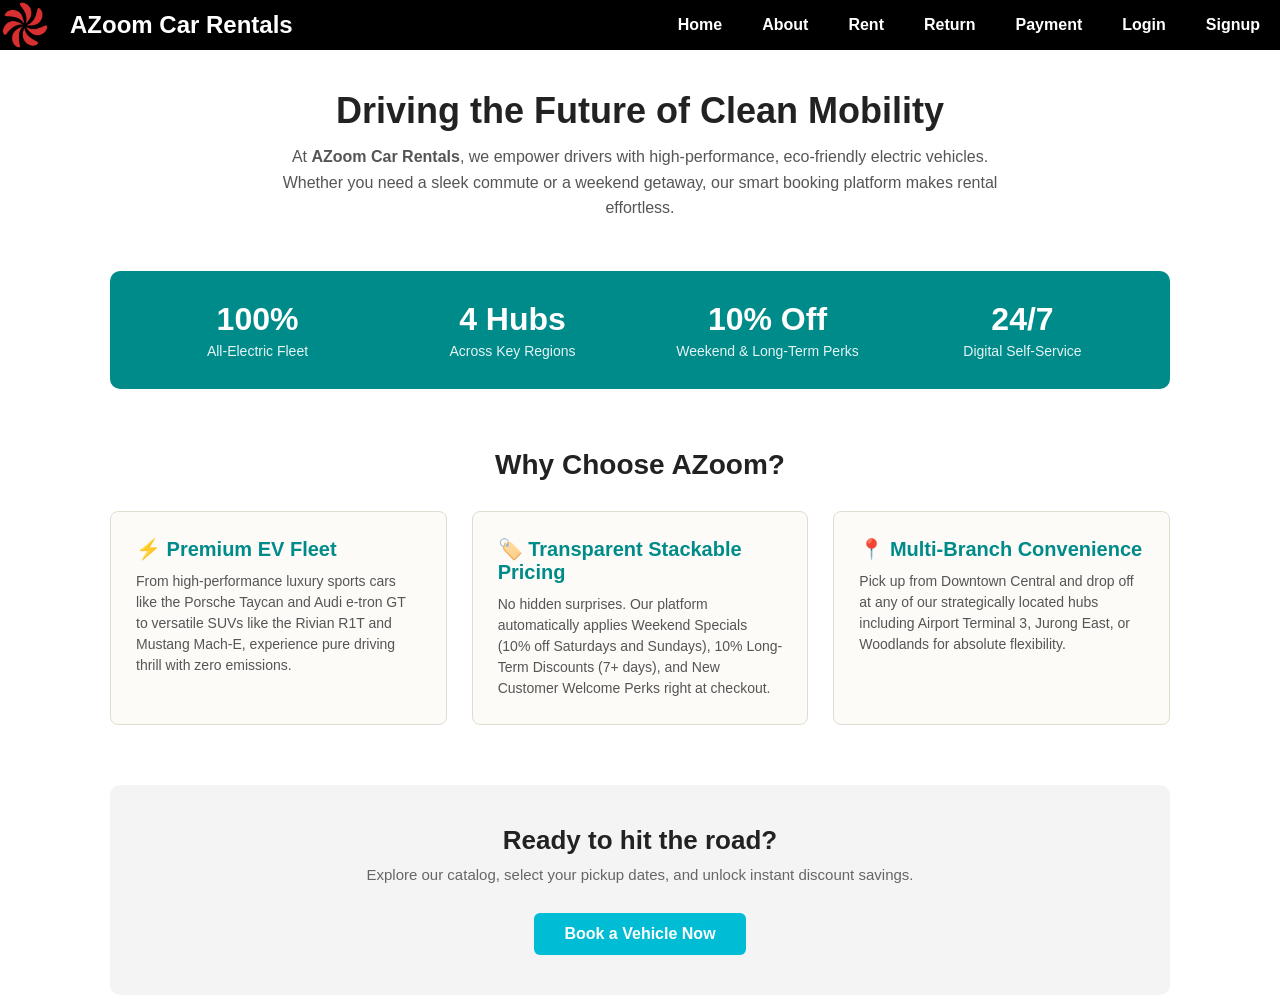
==== html/about.html @ ba01e989 "Link local project to GitHub repository" ====
<!DOCTYPE html>
<html lang="en">

<head>
    <meta charset="UTF-8">
    <meta name="viewport" content="width=device-width, initial-scale=1.0">
    <title>About Us - AZoom Car Rentals</title>
    <link rel="stylesheet" href="../css/style.css">
    <script src="../carrental.js" defer></script>
</head>

<body>
    <header>
        <div class="logo">
            <img src="../image/logo.png" alt="logo-image">
            <h1><a href="carrental.html">AZoom Car Rentals</a></h1>
        </div>

        <!-- 💡 Hamburger Toggle Button -->
        <div class="menu-toggle" id="mobile-menu">
            <span class="bar"></span>
            <span class="bar"></span>
            <span class="bar"></span>
        </div>

        <nav class="navbar" id="navbar">
            <a href="carrental.html" class="nav-link">Home</a>
            <a href="about.html" class="nav-link active">About</a>
            <a href="reserve.html" class="nav-link">Rent</a>
            <a href="return.html" class="nav-link">Return</a>
            <a href="payment.html" class="nav-link">Payment</a>
            <!-- Login/Signup links update automatically via carrental.js when logged in -->
            <a href="login.html" class="nav-link">Login</a>
            <a href="signup.html" class="nav-link">Signup</a>
        </nav>
    </header>

    <main class="about-container">
        
        <!-- Hero Section -->
        <section class="about-hero">
            <h1>Driving the Future of Clean Mobility</h1>
            <p>
                At <strong>AZoom Car Rentals</strong>, we empower drivers with high-performance, eco-friendly electric vehicles. Whether you need a sleek commute or a weekend getaway, our smart booking platform makes rental effortless.
            </p>
        </section>

        <!-- Company Statistics Banner -->
        <section class="about-stats-banner">
            <div class="stat-card">
                <h2>100%</h2>
                <p>All-Electric Fleet</p>
            </div>
            <div class="stat-card">
                <h2>4 Hubs</h2>
                <p>Across Key Regions</p>
            </div>
            <div class="stat-card">
                <h2>10% Off</h2>
                <p>Weekend & Long-Term Perks</p>
            </div>
            <div class="stat-card">
                <h2>24/7</h2>
                <p>Digital Self-Service</p>
            </div>
        </section>

        <!-- Core Mission & Values -->
        <section class="about-values-section">
            <h2>Why Choose AZoom?</h2>
            
            <div class="values-grid">
                <div class="value-card">
                    <h3>⚡ Premium EV Fleet</h3>
                    <p>
                        From high-performance luxury sports cars like the Porsche Taycan and Audi e-tron GT to versatile SUVs like the Rivian R1T and Mustang Mach-E, experience pure driving thrill with zero emissions.
                    </p>
                </div>

                <div class="value-card">
                    <h3>🏷️ Transparent Stackable Pricing</h3>
                    <p>
                        No hidden surprises. Our platform automatically applies Weekend Specials (10% off Saturdays and Sundays), 10% Long-Term Discounts (7+ days), and New Customer Welcome Perks right at checkout.
                    </p>
                </div>

                <div class="value-card">
                    <h3>📍 Multi-Branch Convenience</h3>
                    <p>
                        Pick up from Downtown Central and drop off at any of our strategically located hubs including Airport Terminal 3, Jurong East, or Woodlands for absolute flexibility.
                    </p>
                </div>
            </div>
        </section>

        <!-- Call to Action -->
        <section class="about-cta">
            <h2>Ready to hit the road?</h2>
            <p>Explore our catalog, select your pickup dates, and unlock instant discount savings.</p>
            <a href="reserve.html" class="btn-submit btn-about-cta">Book a Vehicle Now</a>
        </section>

    </main>

</body>

</html>
---- css/style.css ----
/* ==========================================
   AZOOM CAR RENTAL - MAIN STYLESHEET
   ========================================== */

* {
    margin: 0;
    padding: 0;
    box-sizing: border-box;
}

html,
body {
    height: 100%;
    margin: 0;
}

body {
    display: flex;
    flex-direction: column;
    min-height: 100vh;
    font-family: 'Lucida Sans', 'Lucida Sans Regular', 'Lucida Grande', 'Lucida Sans Unicode', Geneva, Verdana, sans-serif;
}

a {
    text-decoration: none;
}

main {
    flex: 1;
}

/* Header & Navigation */
header {
    background-color: black;
    color: white;
    display: flex;
    justify-content: space-between;
    align-items: stretch;
    height: auto;
}

header .logo h1 {
    font-size: 24px;
    height: 100%;
    display: flex;
    align-items: center;
    padding-left: 20px;
}

.logo {
    display: flex;
    justify-content: left;
}

.logo a {
    color: white;
}

.logo img {
    width: 50px;
    height: 50px;
}

.navbar {
    background-color: transparent;
    display: flex;
    justify-content: flex-end;
    align-items: stretch;
    height: 100%;
}

.nav-link {
    color: white;
    text-decoration: none;
    padding: 10px 20px;
    display: inline-flex;
    align-items: center;
    font-weight: bold;
    font-size: 16px;
    text-transform: capitalize;
    border-radius: 1px;
    transition: background-color 0.25s ease, color 0.25s ease;
}

.nav-link:hover {
    background-color: rgba(0, 204, 204, 0.15);
}

/* Hamburger Menu */
.menu-toggle {
    display: none;
    flex-direction: column;
    cursor: pointer;
    justify-content: space-between;
    height: 21px;
    width: 28px;
    align-self: center;
    margin-right: 20px;
}

.menu-toggle .bar {
    height: 3px;
    width: 100%;
    background-color: white;
    border-radius: 2px;
    transition: 0.3s ease;
}

@media (max-width: 768px) {
    .menu-toggle {
        display: flex;
    }

    .navbar {
        display: none;
        flex-direction: column;
        position: absolute;
        top: 70px;
        left: 0;
        width: 100%;
        background-color: black;
        padding: 20px 0;
        box-shadow: 0 10px 20px rgba(0, 0, 0, 0.5);
        align-items: center;
        height: auto;
        z-index: 1000;
    }

    .navbar.active {
        display: flex;
    }

    .nav-link {
        width: 80%;
        justify-content: center;
        margin: 5px 0;
    }

    .footer-container {
        flex-direction: column;
        gap: 20px;
    }
}

/* Hero Banner & Slides */
.hero-banner {
    height: 70vh;
    width: 100%;
    overflow: hidden;
    position: relative;
}

.slides-track {
    display: flex;
    width: 300%;
    height: 100%;
    animation: autoSlide 12s infinite ease-in-out;
}

.slide {
    width: 100%;
    height: 100%;
    background-repeat: no-repeat;
    background-position: center center;
    background-size: cover;
    display: flex;
    justify-content: center;
    align-items: center;
}

.hero-content {
    background-color: rgba(0, 0, 0, 0.3);
    width: 100%;
    height: 100%;
    display: flex;
    flex-direction: column;
    justify-content: center;
    align-items: center;
    gap: 20px;
}

@keyframes autoSlide {

    0%,
    25% {
        transform: translateX(0%);
    }

    30%,
    55% {
        transform: translateX(-33.33%);
    }

    60%,
    85% {
        transform: translateX(-66.66%);
    }

    100% {
        transform: translateX(0%);
    }
}

.hero-content h1 {
    color: white;
    background-color: transparent;
    font-weight: bold;
    text-shadow: 2px 2px 8px rgba(0, 0, 0, 0.7);
    font-size: 36px;
}

.hero-banner button,
.hero-banner .btn {
    padding: 12px 24px;
    font-size: 16px;
    background-color: #00cccc;
    color: black;
    border: none;
    border-radius: 4px;
    cursor: pointer;
    font-weight: bold;
    transition: background-color 0.2s ease;
}

.hero-banner button:hover,
.hero-banner .btn:hover {
    background-color: #008b8b;
    color: white;
}

/* Promotions & Car Catalog */
.promotion {
    padding: 10px;
}

.promotion h2,
.car-section h2,
.review-section h2 {
    display: flex;
    justify-content: center;
    align-items: center;
    margin-top: 20px;
    margin-bottom: 10px;
}

.promotion-container {
    display: flex;
    flex-wrap: wrap;
    /* Allows cards to wrap onto the next line when squeezed */
    justify-content: center;
    gap: 20px;
    margin-top: 10px;
}

.promo-card {
    background-color: #fdfbf7;
    flex: 1;
    min-width: 260px;
    /* Prevents cards from getting too narrow on small screens */
    text-align: center;
    border-radius: 8px;
    padding: 20px;
    box-shadow: 0 4px 10px rgba(0, 0, 0, 0.3);
}

.car-grid {
    display: grid;
    grid-template-columns: repeat(auto-fit, minmax(240px, 1fr));
    /* Automatically adjusts columns based on screen width */
    gap: 25px;
    padding: 10px;
    margin-bottom: 20px;
}

.car-card {
    flex: 1;
    text-align: center;
    background-color: #fdfbf7;
    border-radius: 8px;
    overflow: hidden;
    box-shadow: 0 2px 5px rgba(0, 0, 0, 0.4);
    transition: transform 0.3s cubic-bezier(0.25, 1, 0.5, 1);
    display: flex;
    flex-direction: column;
    justify-content: space-between;
}

.car-card:hover,
.promo-card a:hover {
    transform: scale(1.05);
}

.car-card img {
    width: 100%;
    aspect-ratio: 16 / 10;
    height: auto;
    object-fit: cover;
    display: block;
}

.promo-card a,
.car-card a {
    background-color: #00cccc;
    display: flex;
    flex-direction: row;
    justify-content: center;
    align-items: center;
    color: black;
    border-radius: 5px;
    margin-top: 10px;
    padding: 10px;
}

.promo-card a:hover,
.car-card a:hover {
    background-color: #0cb9b9;
    color: white;
}

/* Reviews */
.review-container {
    display: flex;
    flex-direction: row;
    flex-wrap: wrap;
    /* Allows review cards to wrap gracefully when squeezed */
    justify-content: center;
    gap: 20px;
    padding: 20px 40px;
    width: 100%;
    box-sizing: border-box;
}

.review-card {
    background-color: #fdfbf7;
    border: 1px solid #e0dcd0;
    border-radius: 8px;
    padding: 20px;
    flex: 1;
    min-width: 280px;
    /* Ensures cards maintain readable proportions */
    box-shadow: 0 4px 8px rgba(0, 0, 0, 0.05);
    box-sizing: border-box;
    transition: transform 0.2s ease;
    display: flex;
    flex-direction: column;
    gap: 12px;
}

.review-card:hover {
    transform: translateY(-4px);
}

.review-avatar {
    width: 48px;                  /* Standard size (40px to 60px) */
    height: 48px;                 /* Must match width for a perfect circle */
    border-radius: 50%;           /* Makes the image perfectly round */
    object-fit: cover;            /* Prevents image distortion/stretching */
    object-position: center;       /* Centers the image crop */
    flex-shrink: 0;               /* Prevents flexbox from squeezing the avatar */
    border: 2px solid #e0e0e0;    /* Optional subtle border */
}

hr {
    border: none;
    height: 2px;
    background-color: black;
    width: 50%;
    margin: 20px auto;
    border-radius: 4px;
}

/* ==========================================
   AUTHENTICATION & PAYMENT CARD CONTAINERS
   ========================================== */

/* Main layout wrapper for Login, Signup, Payment */
.auth-wrapper {
    display: flex;
    justify-content: center;
    align-items: flex-start;          /* FIXED: Prevents cards from clipping upward into the header */
    min-height: calc(100vh - 70px);    /* FIXED: Accurately subtracts the 70px header height */
    padding: 40px 20px;               /* Ensures safe breathing room from Header & Footer */
    width: 100%;
    box-sizing: border-box;
    position: relative;
    z-index: 1;                       
}

/* Card Container styling */
.auth-card,
.login-card-container,
.payment-card-box {
    background-color: #fdfbf7;
    width: 100%;
    max-width: 420px;
    padding: 35px 30px;
    border-radius: 10px;
    border: 1px solid #e0dcd0;
    box-shadow: 0 4px 12px rgba(0, 0, 0, 0.15);
    text-align: center;
    box-sizing: border-box;
    margin: 0 auto;                  /* Prevents conflicting vertical auto margins */
}

.auth-card h2 {
    margin-bottom: 8px;
    font-size: 26px;
    color: #333;
}

.auth-subtitle {
    color: #666;
    font-size: 14px;
    margin-bottom: 25px;
}

.auth-form {
    display: flex;
    flex-direction: column;
    gap: 18px;
    text-align: left;
}

/* Ensure form inputs scale nicely inside cards */
.auth-form input,
.form-input-field,
.form-input-sm {
    width: 100%;
    padding: 12px 14px;
    border: 1px solid #ccc;
    border-radius: 6px;
    font-size: 15px;
    box-sizing: border-box;
    outline: none;
    transition: border-color 0.2s;
}

.form-group {
    display: flex;
    flex-direction: column;
    gap: 6px;
}

.form-group label {
    font-size: 14px;
    font-weight: 600;
    color: #444;
}

.form-group input {
    padding: 12px 14px;
    border: 1px solid #ccc;
    border-radius: 6px;
    font-size: 15px;
    outline: none;
    transition: border-color 0.2s;
}

.form-group input:focus {
    border-color: #00bcd4;
}

.btn-submit {
    background-color: #00bcd4;
    color: white;
    padding: 12px;
    border: none;
    border-radius: 6px;
    font-size: 16px;
    font-weight: bold;
    cursor: pointer;
    transition: background-color 0.2s;
    margin-top: 5px;
}

.btn-submit:hover {
    background-color: #008ba3;
}

.auth-switch {
    margin-top: 20px;
    font-size: 14px;
    color: #555;
}

.auth-switch a {
    color: #00bcd4;
    font-weight: bold;
}

/* Modals */
.modal-overlay {
    position: fixed;
    top: 0;
    left: 0;
    width: 100%;
    height: 100%;
    background-color: rgba(0, 0, 0, 0.5);
    display: flex;
    justify-content: center;
    align-items: center;
    z-index: 2000;
    opacity: 1;
    transition: opacity 0.25s ease;
}

.modal-overlay.hidden {
    display: none;
    opacity: 0;
    pointer-events: none;
}

.modal-card,
/* Modal Content Box Responsiveness */
.modal-content {
    background: #fff;
    padding: 30px;
    border-radius: 8px;
    width: 90%;
    max-width: 400px;
    position: relative;
    box-sizing: border-box;
    margin: 0 auto;
}

.modal-close {
    position: absolute;
    top: 15px;
    right: 20px;
    background: none;
    border: none;
    font-size: 24px;
    cursor: pointer;
    color: #666;
}

.modal-close:hover {
    color: #000;
}

.reset-message {
    margin-top: 15px;
    font-size: 14px;
    text-align: center;
    font-weight: 500;
}

.reset-message.success {
    color: #2e7d32;
}

.reset-message.error {
    color: #d32f2f;
}

/* Footer */
footer {
    background-color: #111;
    color: #ccc;
    padding: 40px 20px 20px 20px;
    margin-top: auto;
}

.footer-container {
    max-width: 1200px;
    margin: 0 auto;
    display: flex;
    justify-content: space-between;
    align-items: flex-start;
    flex-wrap: wrap;
    gap: 30px;
    padding-bottom: 30px;
    border-bottom: 1px solid #222;
}

.footer-col {
    flex: 1;
    min-width: 250px;
}

.footer-col h3 {
    color: #fff;
    font-size: 16px;
    margin-bottom: 12px;
}

.footer-col p,
.footer-col li {
    font-size: 13px;
    line-height: 1.5;
    color: #aaa;
}

.footer-col ul {
    list-style: none;
    padding: 0;
    margin: 0;
}

.footer-col ul li {
    margin-bottom: 6px;
}

.footer-col a {
    color: #aaa;
    transition: color 0.2s;
}

.footer-col a:hover {
    color: #00cccc;
}

.footer-bottom {
    text-align: center;
    padding-top: 20px;
    font-size: 12px;
    color: #777;
}

/* Utility Classes & Components */
.main-layout-padded {
    padding: 40px 20px;
}

.container-narrow {
    max-width: 900px;
    margin: 0 auto;
}

.container-medium {
    max-width: 800px;
    margin: 0 auto;
}

.auth-card-box {
    background: #fff;
    padding: 30px;
    border-radius: 8px;
    border: 1px solid #e0dcd0;
    max-width: 400px;
    margin: 0 auto;
}

.payment-card-box {
    max-width: 500px;
    margin: 40px auto;
    padding: 30px;
    background: #fff;
    border-radius: 8px;
    border: 1px solid #e0dcd0;
}

.date-selector-container {
    max-width: 600px;
    margin: 0 auto 30px auto;
    background: #fff;
    padding: 20px;
    border-radius: 8px;
    border: 1px solid #e0dcd0;
    display: flex;
    gap: 15px;
    justify-content: center;
    align-items: center;
    flex-wrap: wrap;
}

.text-muted-small {
    font-size: 13px;
    color: #666;
    margin-bottom: 20px;
}

.text-muted-medium {
    font-size: 14px;
    color: #666;
    margin-bottom: 20px;
}

.form-group-mb15 {
    margin-bottom: 15px;
}

.form-group-mb20 {
    margin-bottom: 20px;
}

.form-label-block {
    display: block;
    font-size: 13px;
    margin-bottom: 5px;
}

.form-input-field {
    width: 100%;
    padding: 10px;
    border: 1px solid #ccc;
    border-radius: 4px;
}

.btn-teal-solid,
.btn-teal-lg {
    width: 100%;
    padding: 10px;
    background: #008b8b;
    color: white;
    border: none;
    border-radius: 4px;
    font-weight: bold;
    cursor: pointer;
}

.btn-teal-lg {
    padding: 12px;
}

.flex-space-between {
    display: flex;
    justify-content: space-between;
    align-items: center;
    margin-bottom: 20px;
}

.flex-column-gap {
    display: flex;
    flex-direction: column;
    gap: 20px;
}

.flex-column-gap-sm {
    display: flex;
    flex-direction: column;
    gap: 15px;
}

.text-center-mt15 {
    text-align: center;
    margin-top: 15px;
}

.teal-link {
    font-size: 13px;
    color: #008b8b;
    text-decoration: none;
}

.form-margin-top {
    margin-top: 15px;
}

.discount-text {
    color: #2e7d32;
    display: none;
}

.payment-divider {
    margin: 15px 0;
    border: 0;
    border-top: 1px solid #eee;
}

.total-amount-heading {
    font-size: 18px;
}

.teal-highlight {
    color: #008b8b;
}

.branch-highlight {
    color: #008b8b;
    font-weight: 600;
}

.login-tabs {
    display: flex;
    margin-bottom: 20px;
    border-bottom: 2px solid #eee;
}

.login-tab-btn {
    flex: 1;
    padding: 10px;
    background: none;
    border: none;
    font-weight: bold;
    cursor: pointer;
    border-bottom: 2px solid transparent;
    color: #666;
}

.login-tab-btn.active-tab {
    border-bottom: 2px solid #008b8b;
    color: #008b8b;
}

/* Employee Inspection Cards */
#inspectionQueueList {
    display: flex;
    flex-direction: column;
    gap: 20px;
    margin-top: 20px;
}

.inspection-card {
    background-color: #ffffff;
    border: 1px solid #e2e8f0;
    border-radius: 8px;
    padding: 20px;
    box-shadow: 0 2px 5px rgba(0, 0, 0, 0.05);
}

.inspection-card-header {
    display: flex;
    justify-content: space-between;
    align-items: center;
    margin-bottom: 12px;
}

.inspection-car-title {
    margin: 0;
    font-size: 1.2rem;
    color: #1e293b;
}

.inspection-id {
    font-size: 0.9rem;
    color: #64748b;
    font-weight: normal;
}

.status-badge {
    display: inline-block;
    padding: 4px 12px;
    border-radius: 20px;
    font-size: 0.82rem;
    font-weight: 600;
    color: #ffffff;
    text-transform: uppercase;
    letter-spacing: 0.5px;
}

.badge-awaiting {
    background-color: #f59e0b;
}

.badge-reserved {
    background-color: #0284c7;
}

.badge-damage {
    background-color: #ef4444;
}

.badge-cleared {
    background-color: #10b981;
}

.inspection-meta {
    font-size: 0.9rem;
    color: #475569;
    margin-bottom: 15px;
    line-height: 1.6;
}

.inspection-form-box {
    background-color: #f8fafc;
    border-radius: 6px;
    padding: 15px;
    border-left: 4px solid #008b8b;
    margin-top: 15px;
}

.inspection-form-title {
    margin: 0 0 12px 0;
    font-size: 0.95rem;
    color: #334155;
}

.inspection-controls {
    display: flex;
    flex-wrap: wrap;
    align-items: center;
    gap: 15px;
}

.control-group {
    display: flex;
    align-items: center;
    gap: 8px;
}

.control-label {
    font-size: 0.85rem;
    font-weight: 600;
    color: #475569;
}

.form-control-sm {
    width: 90px;
    padding: 8px 12px;
    border: 1px solid #cbd5e1;
    border-radius: 4px;
    font-size: 0.9rem;
    outline: none;
}

.form-control-md {
    width: 240px;
    padding: 8px 12px;
    border: 1px solid #cbd5e1;
    border-radius: 4px;
    font-size: 0.9rem;
    outline: none;
}

.inspection-notes-text {
    font-size: 0.9rem;
    color: #64748b;
    font-style: italic;
    margin-top: 10px;
}

/* ==========================================
   ABOUT US PAGE STYLES
   ========================================== */

.about-container {
    max-width: 1100px;
    margin: 40px auto;
    padding: 0 20px;
}

/* Hero Section */
.about-hero {
    text-align: center;
    margin-bottom: 50px;
}

.about-hero h1 {
    font-size: 36px;
    color: #222;
    margin-bottom: 12px;
}

.about-hero p {
    font-size: 16px;
    color: #555;
    max-width: 750px;
    margin: 0 auto;
    line-height: 1.6;
}

/* Statistics Banner */
.about-stats-banner {
    display: grid;
    grid-template-columns: repeat(auto-fit, minmax(200px, 1fr));
    gap: 20px;
    background-color: #008b8b;
    color: #ffffff;
    border-radius: 10px;
    padding: 30px;
    text-align: center;
    margin-bottom: 60px;
}

.stat-card h2 {
    font-size: 32px;
    margin-bottom: 5px;
    color: #ffffff;
}

.stat-card p {
    font-size: 14px;
    margin: 0;
    opacity: 0.9;
}

/* Values & Features Section */
.about-values-section {
    margin-bottom: 60px;
}

.about-values-section h2 {
    text-align: center;
    font-size: 28px;
    color: #222;
    margin-bottom: 30px;
}

.values-grid {
    display: grid;
    grid-template-columns: repeat(auto-fit, minmax(280px, 1fr));
    gap: 25px;
}

.value-card {
    background: #fdfbf7;
    border: 1px solid #e0dcd0;
    border-radius: 8px;
    padding: 25px;
}

.value-card h3 {
    color: #008b8b;
    font-size: 20px;
    margin-bottom: 10px;
}

.value-card p {
    font-size: 14px;
    color: #555;
    line-height: 1.5;
}

/* CTA Box */
.about-cta {
    text-align: center;
    background: #f4f4f4;
    border-radius: 10px;
    padding: 40px 20px;
}

.about-cta h2 {
    font-size: 26px;
    color: #222;
    margin-bottom: 10px;
}

.about-cta p {
    font-size: 15px;
    color: #666;
    margin-bottom: 25px;
}

.btn-about-cta {
    display: inline-block;
    text-decoration: none;
    padding: 12px 30px;
    font-size: 16px;
    width: auto;
}
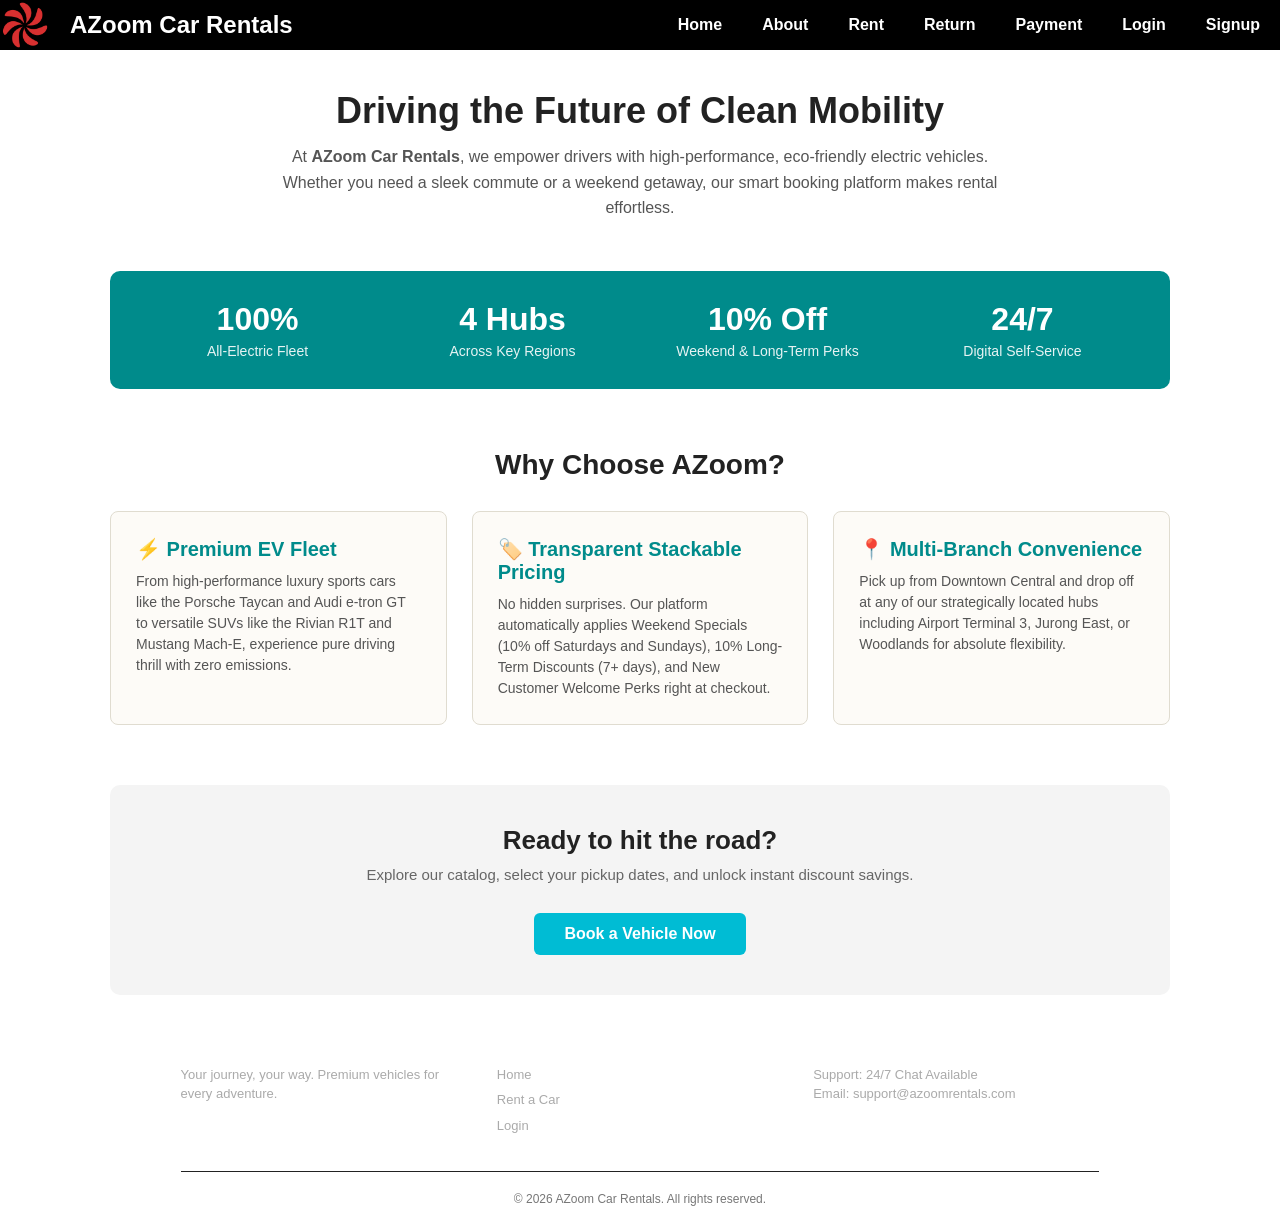
==== commit 1bedd415: "Update on footer" ====
--- a/html/about.html
+++ b/html/about.html
@@ -36,12 +36,14 @@
     </header>
 
     <main class="about-container">
-        
+
         <!-- Hero Section -->
         <section class="about-hero">
             <h1>Driving the Future of Clean Mobility</h1>
             <p>
-                At <strong>AZoom Car Rentals</strong>, we empower drivers with high-performance, eco-friendly electric vehicles. Whether you need a sleek commute or a weekend getaway, our smart booking platform makes rental effortless.
+                At <strong>AZoom Car Rentals</strong>, we empower drivers with high-performance, eco-friendly electric
+                vehicles. Whether you need a sleek commute or a weekend getaway, our smart booking platform makes rental
+                effortless.
             </p>
         </section>
 
@@ -68,26 +70,29 @@
         <!-- Core Mission & Values -->
         <section class="about-values-section">
             <h2>Why Choose AZoom?</h2>
-            
+
             <div class="values-grid">
                 <div class="value-card">
                     <h3>⚡ Premium EV Fleet</h3>
                     <p>
-                        From high-performance luxury sports cars like the Porsche Taycan and Audi e-tron GT to versatile SUVs like the Rivian R1T and Mustang Mach-E, experience pure driving thrill with zero emissions.
+                        From high-performance luxury sports cars like the Porsche Taycan and Audi e-tron GT to versatile
+                        SUVs like the Rivian R1T and Mustang Mach-E, experience pure driving thrill with zero emissions.
                     </p>
                 </div>
 
                 <div class="value-card">
                     <h3>🏷️ Transparent Stackable Pricing</h3>
                     <p>
-                        No hidden surprises. Our platform automatically applies Weekend Specials (10% off Saturdays and Sundays), 10% Long-Term Discounts (7+ days), and New Customer Welcome Perks right at checkout.
+                        No hidden surprises. Our platform automatically applies Weekend Specials (10% off Saturdays and
+                        Sundays), 10% Long-Term Discounts (7+ days), and New Customer Welcome Perks right at checkout.
                     </p>
                 </div>
 
                 <div class="value-card">
                     <h3>📍 Multi-Branch Convenience</h3>
                     <p>
-                        Pick up from Downtown Central and drop off at any of our strategically located hubs including Airport Terminal 3, Jurong East, or Woodlands for absolute flexibility.
+                        Pick up from Downtown Central and drop off at any of our strategically located hubs including
+                        Airport Terminal 3, Jurong East, or Woodlands for absolute flexibility.
                     </p>
                 </div>
             </div>
@@ -101,6 +106,29 @@
         </section>
 
     </main>
+    <div class="footer-container">
+        <div class="footer-col">
+            <h3>AZoom Car Rentals</h3>
+            <p>Your journey, your way. Premium vehicles for every adventure.</p>
+        </div>
+        <div class="footer-col">
+            <h3>Quick Links</h3>
+            <ul>
+                <li><a href="carrental.html">Home</a></li>
+                <li><a href="reserve.html">Rent a Car</a></li>
+                <li><a href="login.html">Login</a></li>
+            </ul>
+        </div>
+        <div class="footer-col">
+            <h3>Support</h3>
+            <p>Support: 24/7 Chat Available</p>
+            <p>Email: support@azoomrentals.com</p>
+        </div>
+    </div>
+    <div class="footer-bottom">
+        <p>&copy; 2026 AZoom Car Rentals. All rights reserved.</p>
+    </div>
+    </footer>
 
 </body>
 
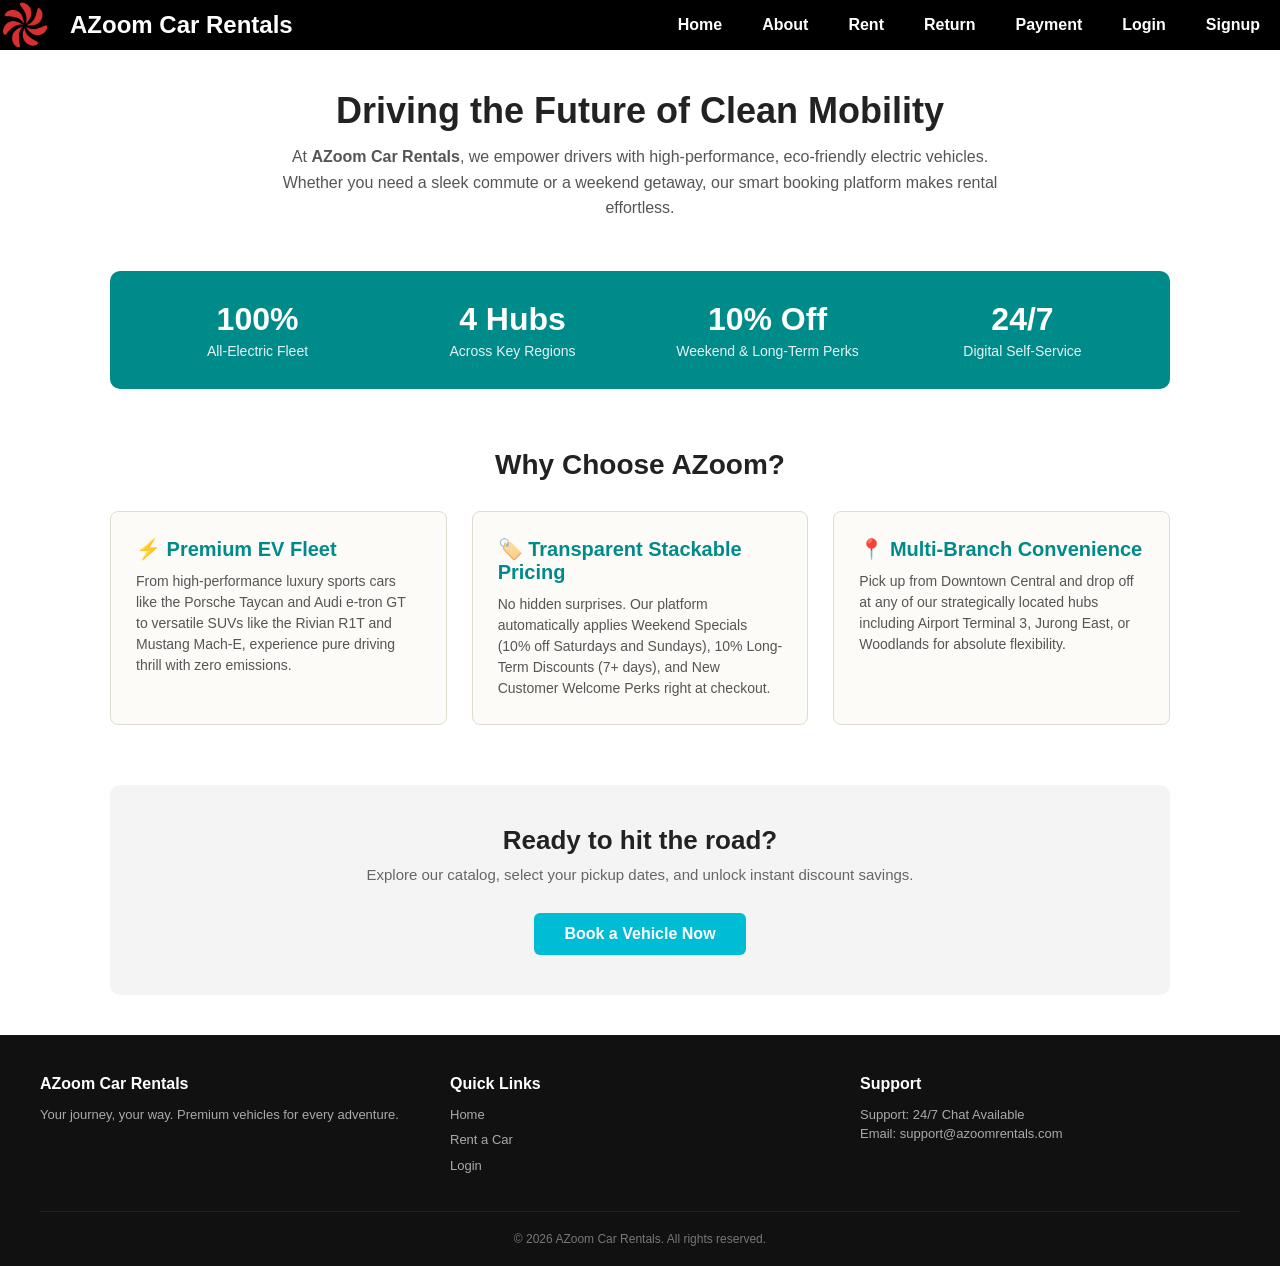
==== commit 386b91ae: "Footer update" ====
--- a/html/about.html
+++ b/html/about.html
@@ -106,28 +106,29 @@
         </section>
 
     </main>
-    <div class="footer-container">
-        <div class="footer-col">
-            <h3>AZoom Car Rentals</h3>
-            <p>Your journey, your way. Premium vehicles for every adventure.</p>
+    <footer>
+        <div class="footer-container">
+            <div class="footer-col">
+                <h3>AZoom Car Rentals</h3>
+                <p>Your journey, your way. Premium vehicles for every adventure.</p>
+            </div>
+            <div class="footer-col">
+                <h3>Quick Links</h3>
+                <ul>
+                    <li><a href="carrental.html">Home</a></li>
+                    <li><a href="reserve.html">Rent a Car</a></li>
+                    <li><a href="login.html">Login</a></li>
+                </ul>
+            </div>
+            <div class="footer-col">
+                <h3>Support</h3>
+                <p>Support: 24/7 Chat Available</p>
+                <p>Email: support@azoomrentals.com</p>
+            </div>
         </div>
-        <div class="footer-col">
-            <h3>Quick Links</h3>
-            <ul>
-                <li><a href="carrental.html">Home</a></li>
-                <li><a href="reserve.html">Rent a Car</a></li>
-                <li><a href="login.html">Login</a></li>
-            </ul>
+        <div class="footer-bottom">
+            <p>&copy; 2026 AZoom Car Rentals. All rights reserved.</p>
         </div>
-        <div class="footer-col">
-            <h3>Support</h3>
-            <p>Support: 24/7 Chat Available</p>
-            <p>Email: support@azoomrentals.com</p>
-        </div>
-    </div>
-    <div class="footer-bottom">
-        <p>&copy; 2026 AZoom Car Rentals. All rights reserved.</p>
-    </div>
     </footer>
 
 </body>
